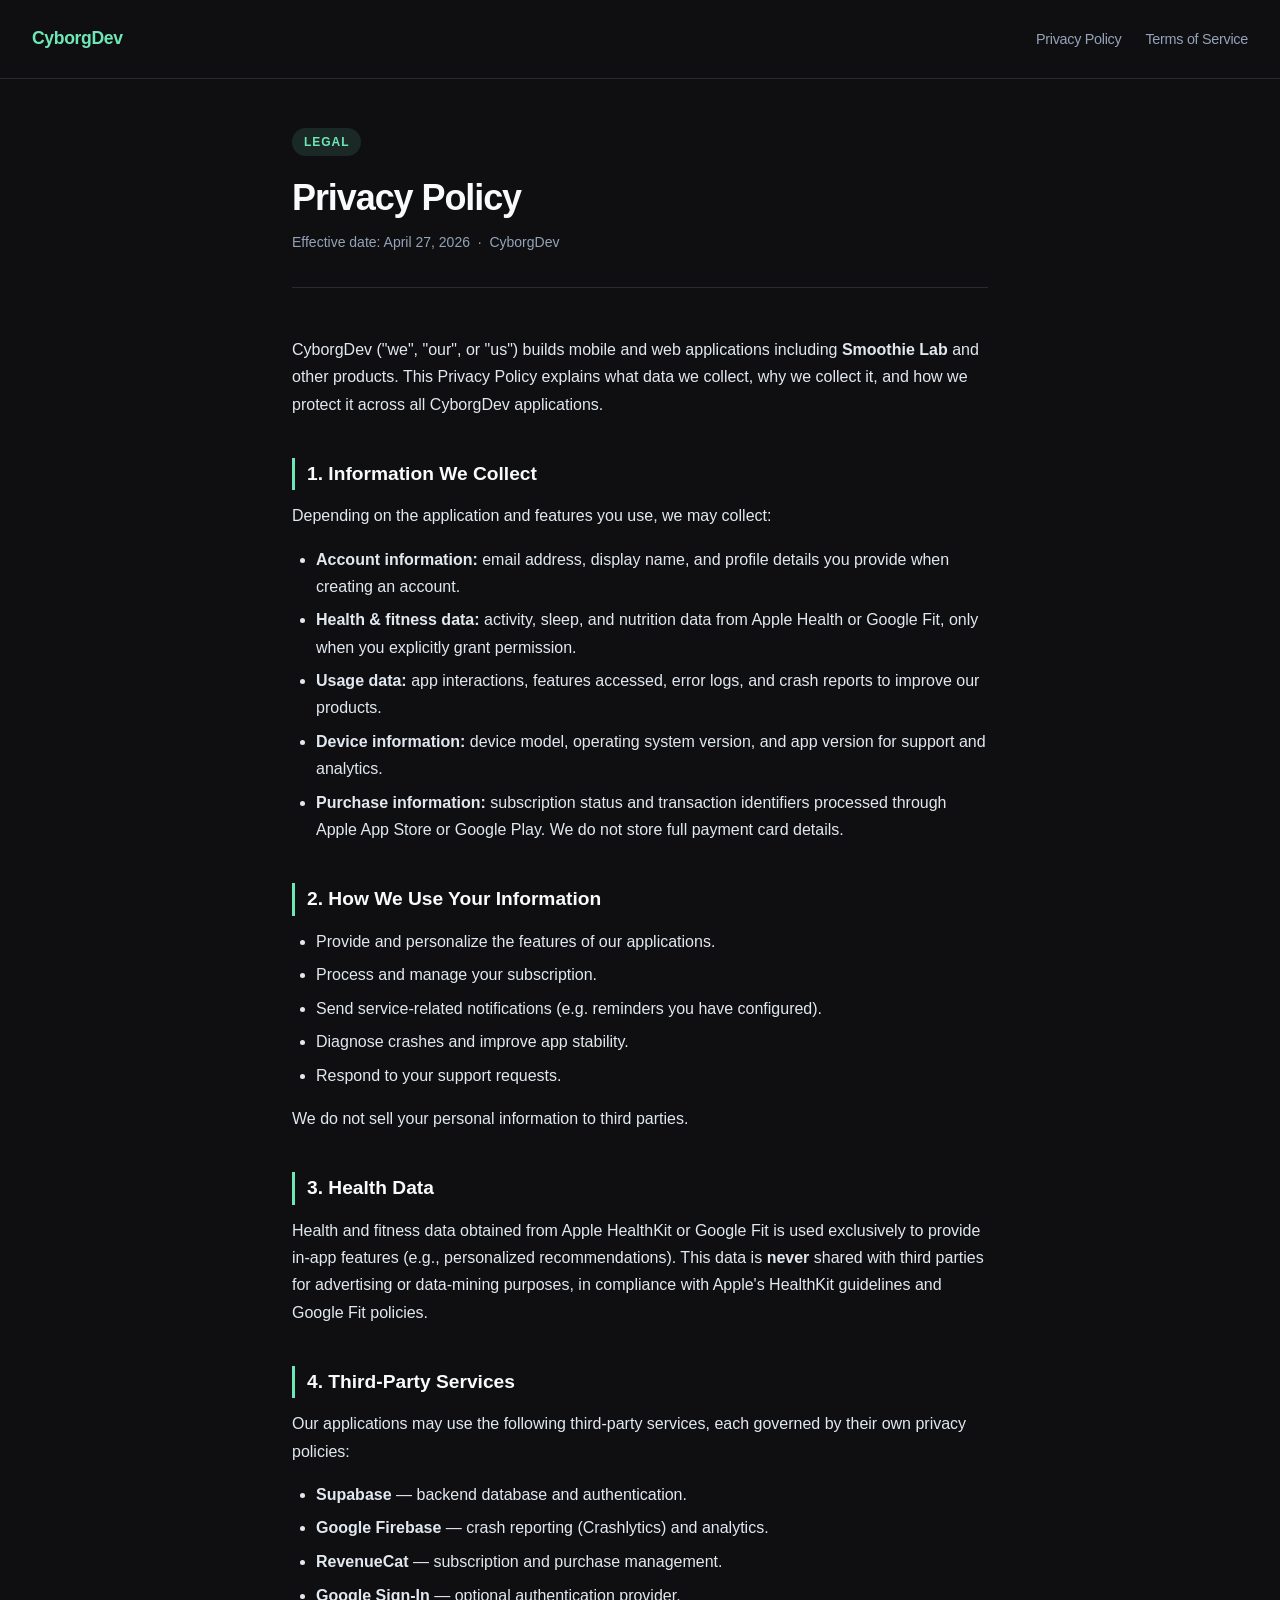
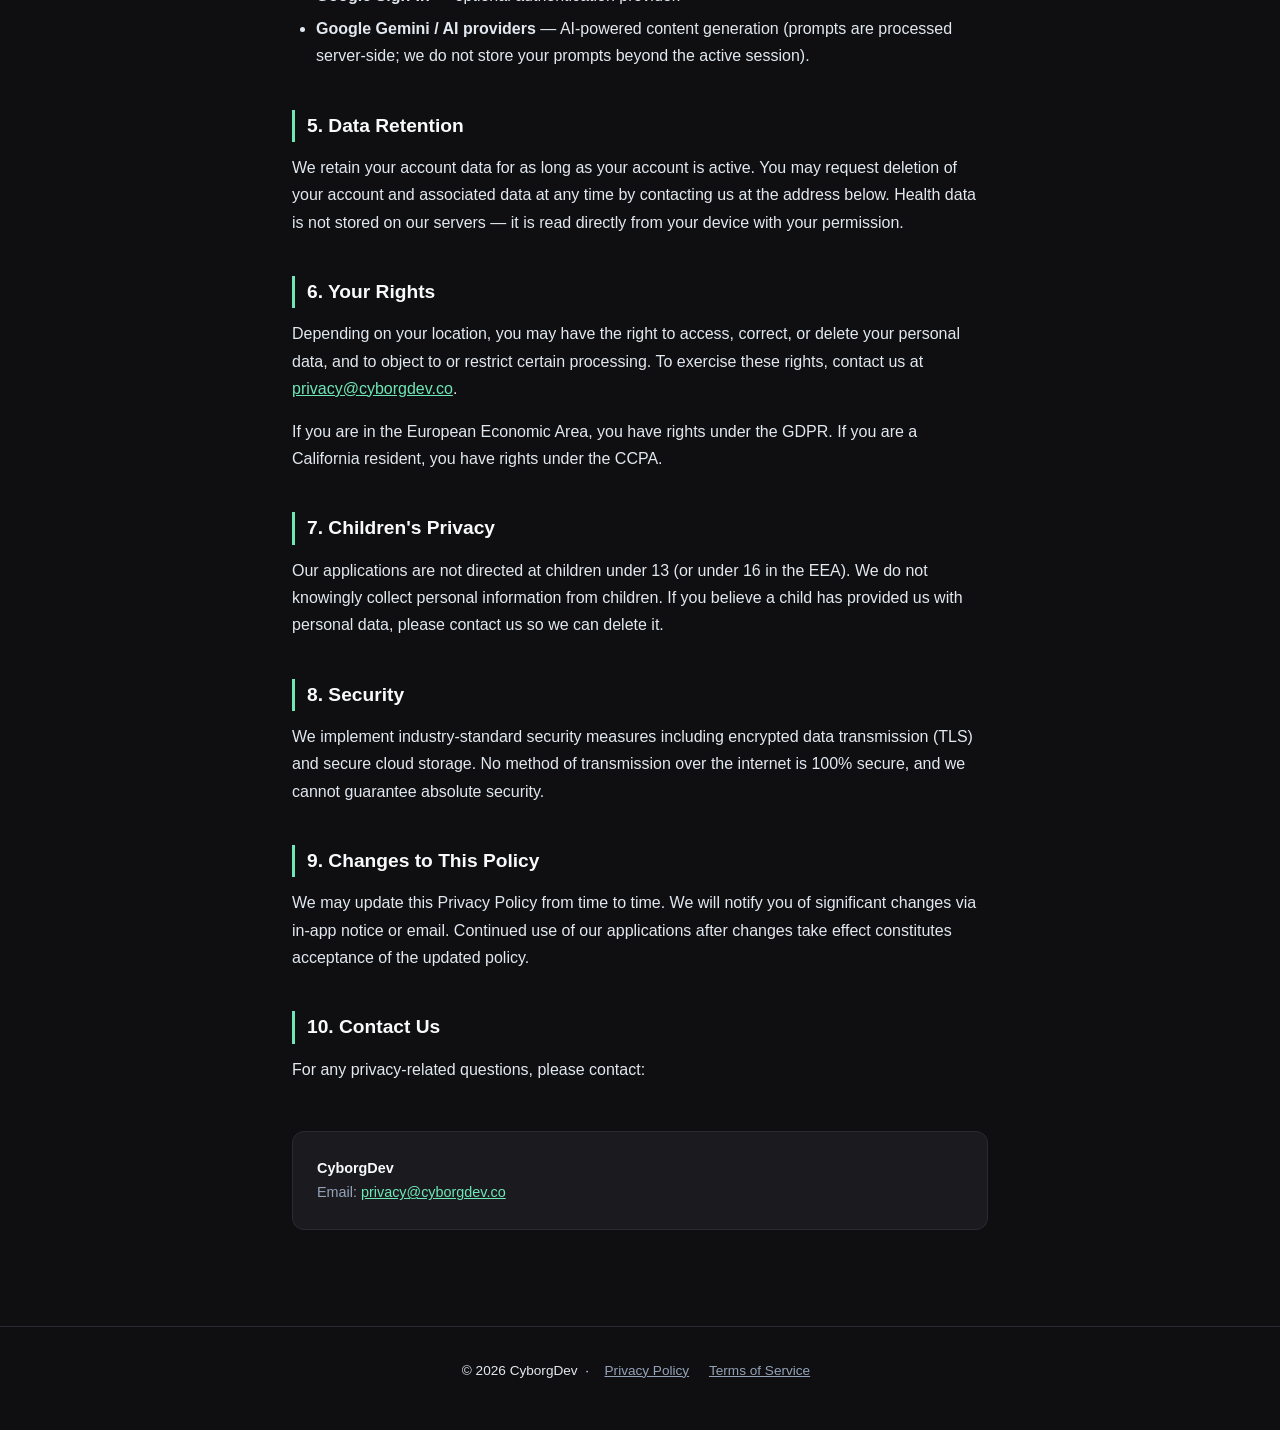
==== privacy.html @ 4cbe8236 "Add Privacy Policy and Terms of Service pages" ====
<!DOCTYPE html>
<html lang="en">
<head>
  <meta charset="UTF-8" />
  <meta name="viewport" content="width=device-width, initial-scale=1.0" />
  <title>Privacy Policy — CyborgDev</title>
  <link rel="stylesheet" href="style.css" />
</head>
<body>

<header>
  <a href="index.html">CyborgDev</a>
  <nav>
    <a href="privacy.html">Privacy Policy</a>
    <a href="terms.html">Terms of Service</a>
  </nav>
</header>

<div class="container">
  <div class="badge">Legal</div>
  <h1>Privacy Policy</h1>
  <p class="meta">Effective date: April 27, 2026 &nbsp;·&nbsp; CyborgDev</p>

  <p>CyborgDev ("we", "our", or "us") builds mobile and web applications including <strong>Smoothie Lab</strong> and other products. This Privacy Policy explains what data we collect, why we collect it, and how we protect it across all CyborgDev applications.</p>

  <h2>1. Information We Collect</h2>
  <p>Depending on the application and features you use, we may collect:</p>
  <ul>
    <li><strong>Account information:</strong> email address, display name, and profile details you provide when creating an account.</li>
    <li><strong>Health &amp; fitness data:</strong> activity, sleep, and nutrition data from Apple Health or Google Fit, only when you explicitly grant permission.</li>
    <li><strong>Usage data:</strong> app interactions, features accessed, error logs, and crash reports to improve our products.</li>
    <li><strong>Device information:</strong> device model, operating system version, and app version for support and analytics.</li>
    <li><strong>Purchase information:</strong> subscription status and transaction identifiers processed through Apple App Store or Google Play. We do not store full payment card details.</li>
  </ul>

  <h2>2. How We Use Your Information</h2>
  <ul>
    <li>Provide and personalize the features of our applications.</li>
    <li>Process and manage your subscription.</li>
    <li>Send service-related notifications (e.g. reminders you have configured).</li>
    <li>Diagnose crashes and improve app stability.</li>
    <li>Respond to your support requests.</li>
  </ul>
  <p>We do not sell your personal information to third parties.</p>

  <h2>3. Health Data</h2>
  <p>Health and fitness data obtained from Apple HealthKit or Google Fit is used exclusively to provide in-app features (e.g., personalized recommendations). This data is <strong>never</strong> shared with third parties for advertising or data-mining purposes, in compliance with Apple's HealthKit guidelines and Google Fit policies.</p>

  <h2>4. Third-Party Services</h2>
  <p>Our applications may use the following third-party services, each governed by their own privacy policies:</p>
  <ul>
    <li><strong>Supabase</strong> — backend database and authentication.</li>
    <li><strong>Google Firebase</strong> — crash reporting (Crashlytics) and analytics.</li>
    <li><strong>RevenueCat</strong> — subscription and purchase management.</li>
    <li><strong>Google Sign-In</strong> — optional authentication provider.</li>
    <li><strong>Google Gemini / AI providers</strong> — AI-powered content generation (prompts are processed server-side; we do not store your prompts beyond the active session).</li>
  </ul>

  <h2>5. Data Retention</h2>
  <p>We retain your account data for as long as your account is active. You may request deletion of your account and associated data at any time by contacting us at the address below. Health data is not stored on our servers — it is read directly from your device with your permission.</p>

  <h2>6. Your Rights</h2>
  <p>Depending on your location, you may have the right to access, correct, or delete your personal data, and to object to or restrict certain processing. To exercise these rights, contact us at <a href="mailto:privacy@cyborgdev.co">privacy@cyborgdev.co</a>.</p>
  <p>If you are in the European Economic Area, you have rights under the GDPR. If you are a California resident, you have rights under the CCPA.</p>

  <h2>7. Children's Privacy</h2>
  <p>Our applications are not directed at children under 13 (or under 16 in the EEA). We do not knowingly collect personal information from children. If you believe a child has provided us with personal data, please contact us so we can delete it.</p>

  <h2>8. Security</h2>
  <p>We implement industry-standard security measures including encrypted data transmission (TLS) and secure cloud storage. No method of transmission over the internet is 100% secure, and we cannot guarantee absolute security.</p>

  <h2>9. Changes to This Policy</h2>
  <p>We may update this Privacy Policy from time to time. We will notify you of significant changes via in-app notice or email. Continued use of our applications after changes take effect constitutes acceptance of the updated policy.</p>

  <h2>10. Contact Us</h2>
  <p>For any privacy-related questions, please contact:</p>
  <div class="card">
    <p><strong style="color:#f8fafc">CyborgDev</strong><br />
    Email: <a href="mailto:privacy@cyborgdev.co">privacy@cyborgdev.co</a></p>
  </div>
</div>

<footer>
  <p>© 2026 CyborgDev &nbsp;·&nbsp;
    <a href="privacy.html">Privacy Policy</a>
    <a href="terms.html">Terms of Service</a>
  </p>
</footer>

</body>
</html>
---- style.css ----
*, *::before, *::after { box-sizing: border-box; margin: 0; padding: 0; }

:root {
  --bg: #0f0f11;
  --surface: #1a1a1f;
  --border: #2a2a32;
  --accent: #6ee7b7;
  --text: #e2e8f0;
  --muted: #94a3b8;
  --heading: #f8fafc;
}

body {
  background: var(--bg);
  color: var(--text);
  font-family: -apple-system, BlinkMacSystemFont, "Segoe UI", sans-serif;
  font-size: 16px;
  line-height: 1.7;
}

header {
  padding: 1.5rem 2rem;
  border-bottom: 1px solid var(--border);
  display: flex;
  align-items: center;
  gap: 1rem;
}

header a {
  color: var(--accent);
  text-decoration: none;
  font-weight: 600;
  font-size: 1.1rem;
  letter-spacing: -0.02em;
}

header nav {
  margin-left: auto;
  display: flex;
  gap: 1.5rem;
}

header nav a {
  color: var(--muted);
  font-size: 0.9rem;
  font-weight: 400;
}

header nav a:hover { color: var(--text); }

.container {
  max-width: 760px;
  margin: 0 auto;
  padding: 3rem 2rem 6rem;
}

.badge {
  display: inline-block;
  background: rgba(110,231,183,.12);
  color: var(--accent);
  font-size: 0.75rem;
  font-weight: 600;
  letter-spacing: 0.08em;
  text-transform: uppercase;
  padding: 0.25rem 0.75rem;
  border-radius: 999px;
  margin-bottom: 1.25rem;
}

h1 {
  font-size: 2.25rem;
  font-weight: 700;
  color: var(--heading);
  letter-spacing: -0.03em;
  line-height: 1.2;
  margin-bottom: 0.75rem;
}

.meta {
  color: var(--muted);
  font-size: 0.875rem;
  margin-bottom: 3rem;
  padding-bottom: 2rem;
  border-bottom: 1px solid var(--border);
}

h2 {
  font-size: 1.2rem;
  font-weight: 600;
  color: var(--heading);
  margin: 2.5rem 0 0.75rem;
  padding-left: 0.75rem;
  border-left: 3px solid var(--accent);
}

p { margin-bottom: 1rem; color: var(--text); }

ul {
  padding-left: 1.5rem;
  margin-bottom: 1rem;
}

ul li { margin-bottom: 0.4rem; color: var(--text); }

a { color: var(--accent); }

.card {
  background: var(--surface);
  border: 1px solid var(--border);
  border-radius: 12px;
  padding: 1.5rem;
  margin-top: 3rem;
}

.card p { margin: 0; font-size: 0.9rem; color: var(--muted); }
.card a { color: var(--accent); }

footer {
  text-align: center;
  padding: 2rem;
  border-top: 1px solid var(--border);
  color: var(--muted);
  font-size: 0.85rem;
}

footer a { color: var(--muted); margin: 0 0.5rem; }
footer a:hover { color: var(--text); }

@media (max-width: 600px) {
  h1 { font-size: 1.75rem; }
  .container { padding: 2rem 1.25rem 4rem; }
}
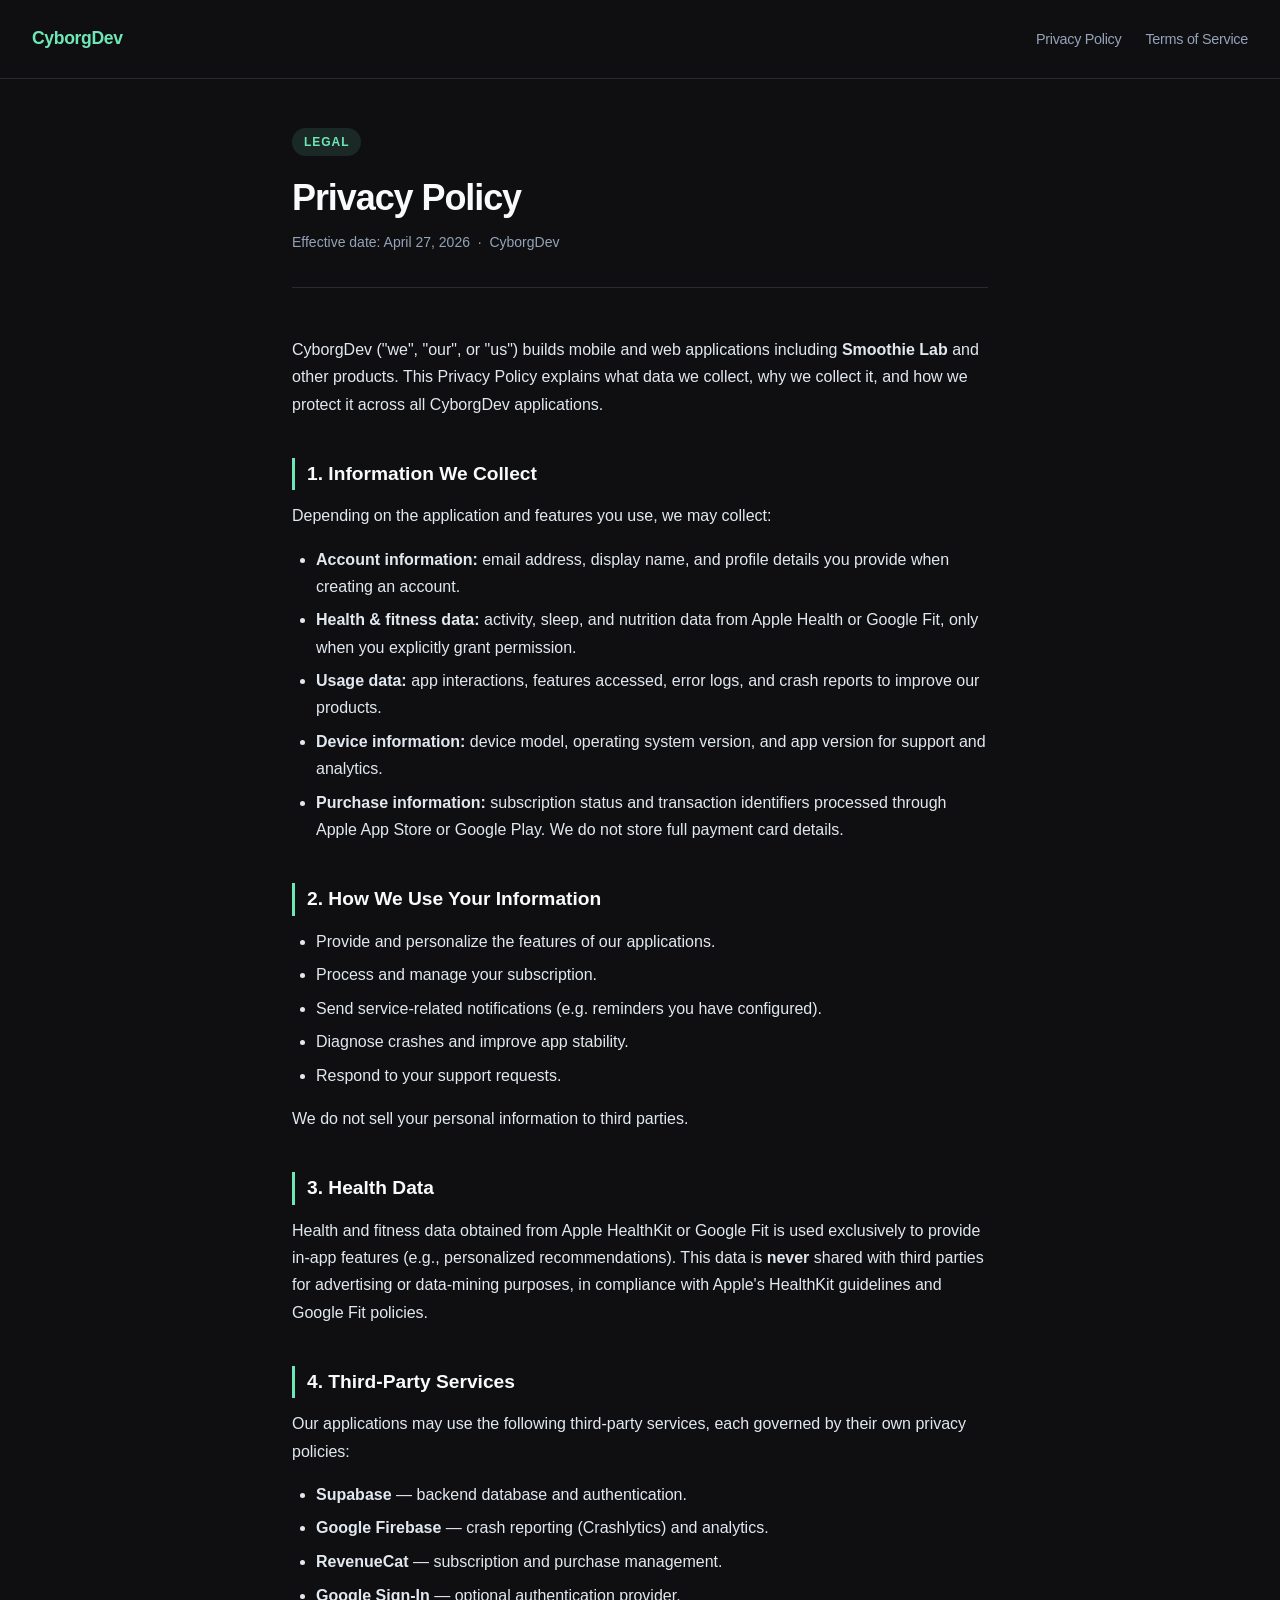
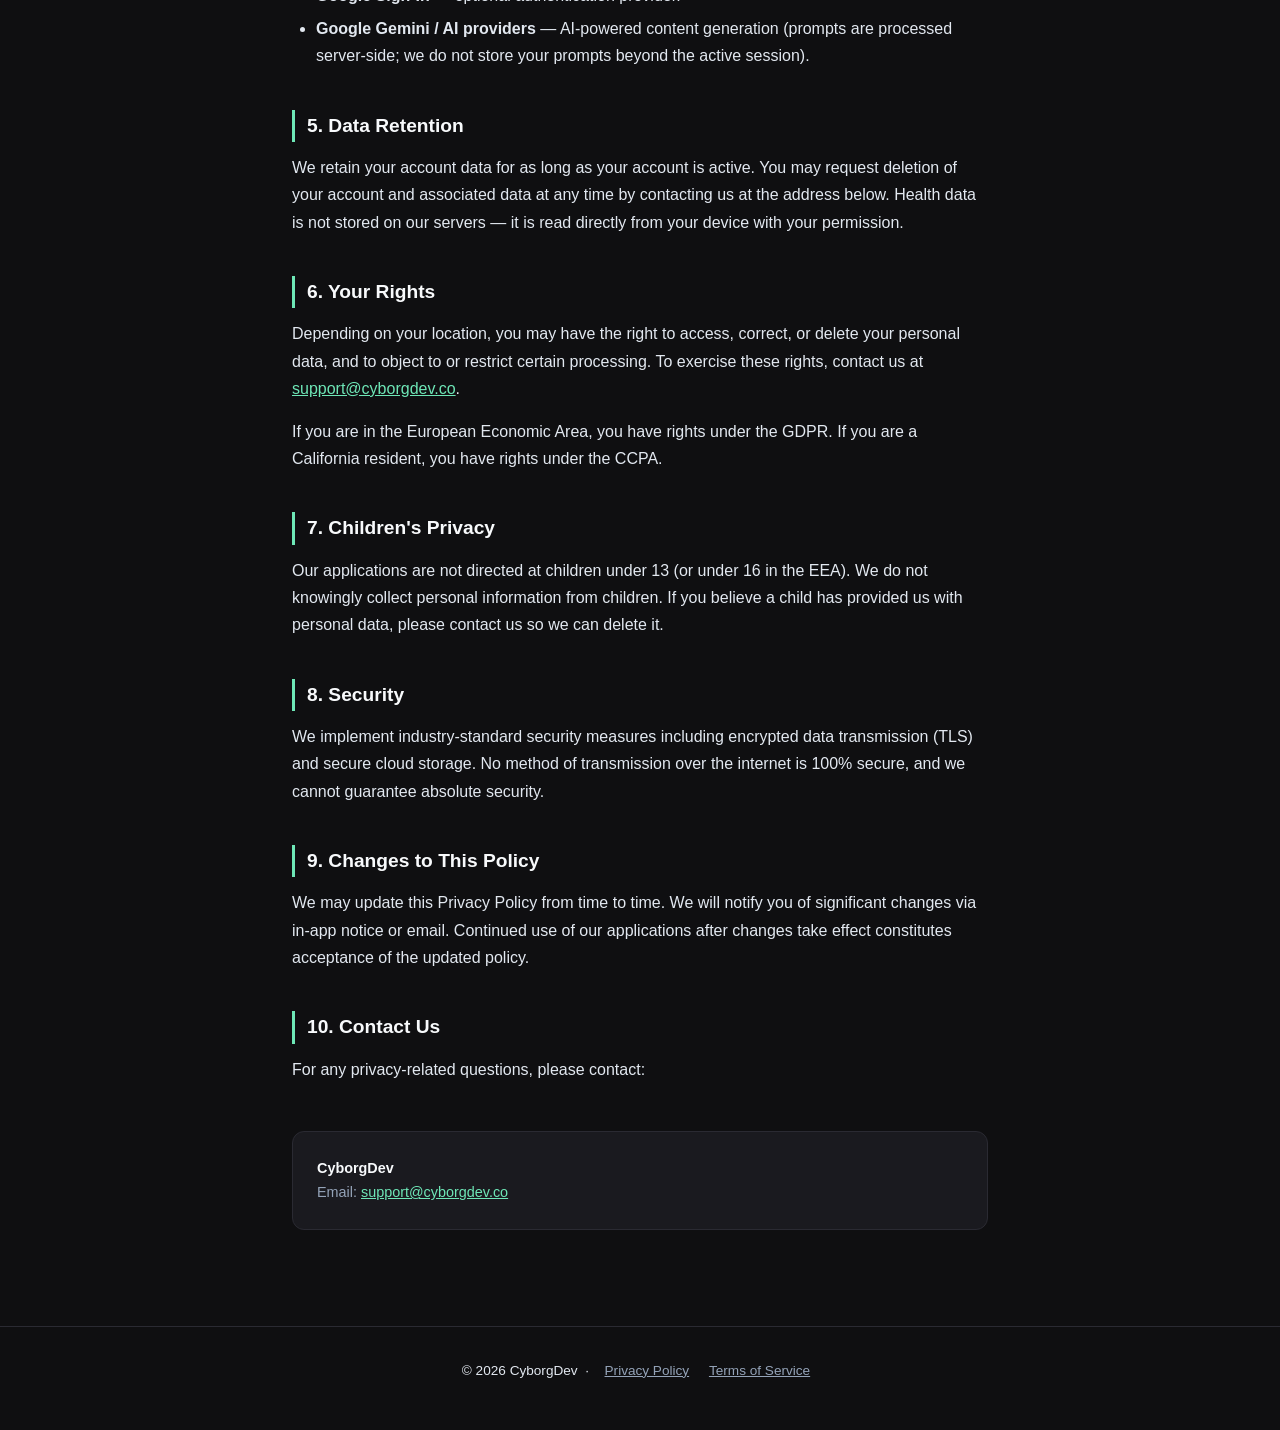
==== commit d38b9491: "Fix contact email to support@cyborgdev.co" ====
--- a/privacy.html
+++ b/privacy.html
@@ -60,7 +60,7 @@
   <p>We retain your account data for as long as your account is active. You may request deletion of your account and associated data at any time by contacting us at the address below. Health data is not stored on our servers — it is read directly from your device with your permission.</p>
 
   <h2>6. Your Rights</h2>
-  <p>Depending on your location, you may have the right to access, correct, or delete your personal data, and to object to or restrict certain processing. To exercise these rights, contact us at <a href="mailto:privacy@cyborgdev.co">privacy@cyborgdev.co</a>.</p>
+  <p>Depending on your location, you may have the right to access, correct, or delete your personal data, and to object to or restrict certain processing. To exercise these rights, contact us at <a href="mailto:support@cyborgdev.co">support@cyborgdev.co</a>.</p>
   <p>If you are in the European Economic Area, you have rights under the GDPR. If you are a California resident, you have rights under the CCPA.</p>
 
   <h2>7. Children's Privacy</h2>
@@ -76,7 +76,7 @@
   <p>For any privacy-related questions, please contact:</p>
   <div class="card">
     <p><strong style="color:#f8fafc">CyborgDev</strong><br />
-    Email: <a href="mailto:privacy@cyborgdev.co">privacy@cyborgdev.co</a></p>
+    Email: <a href="mailto:support@cyborgdev.co">support@cyborgdev.co</a></p>
   </div>
 </div>
 
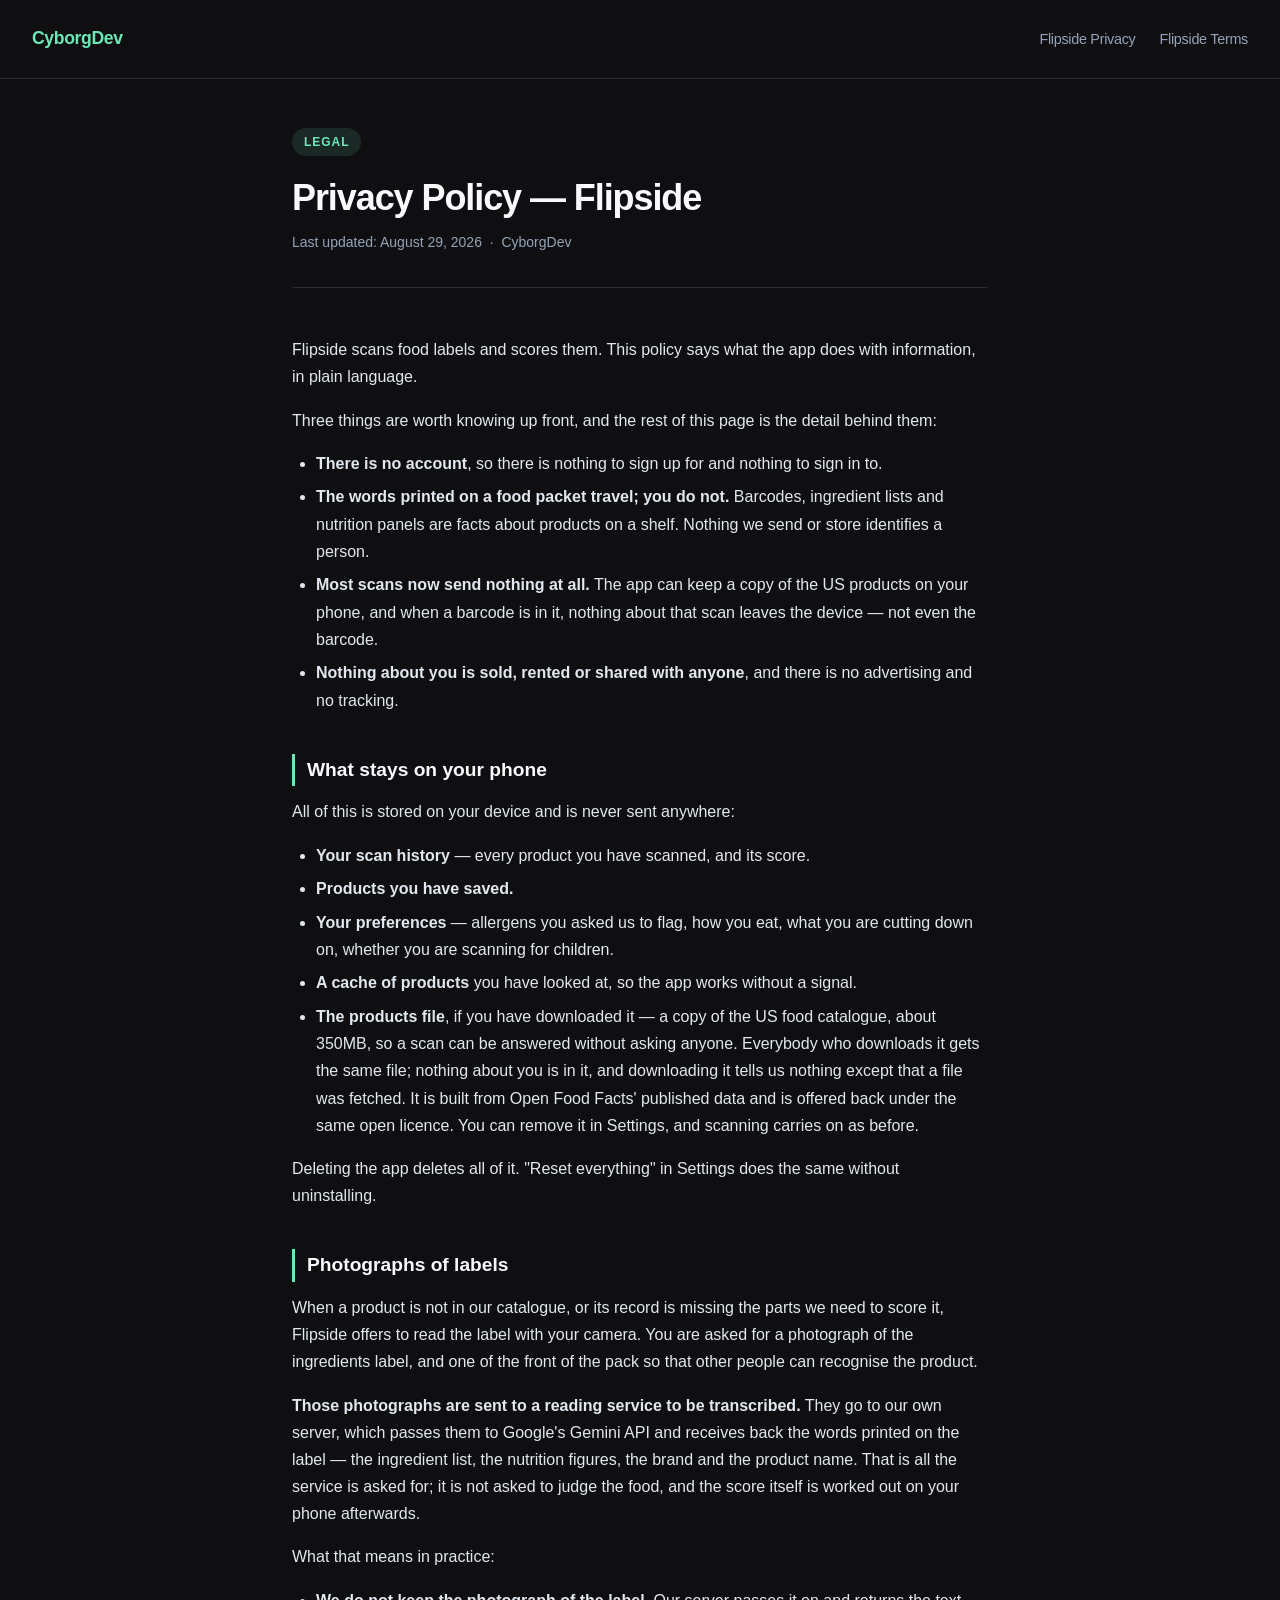
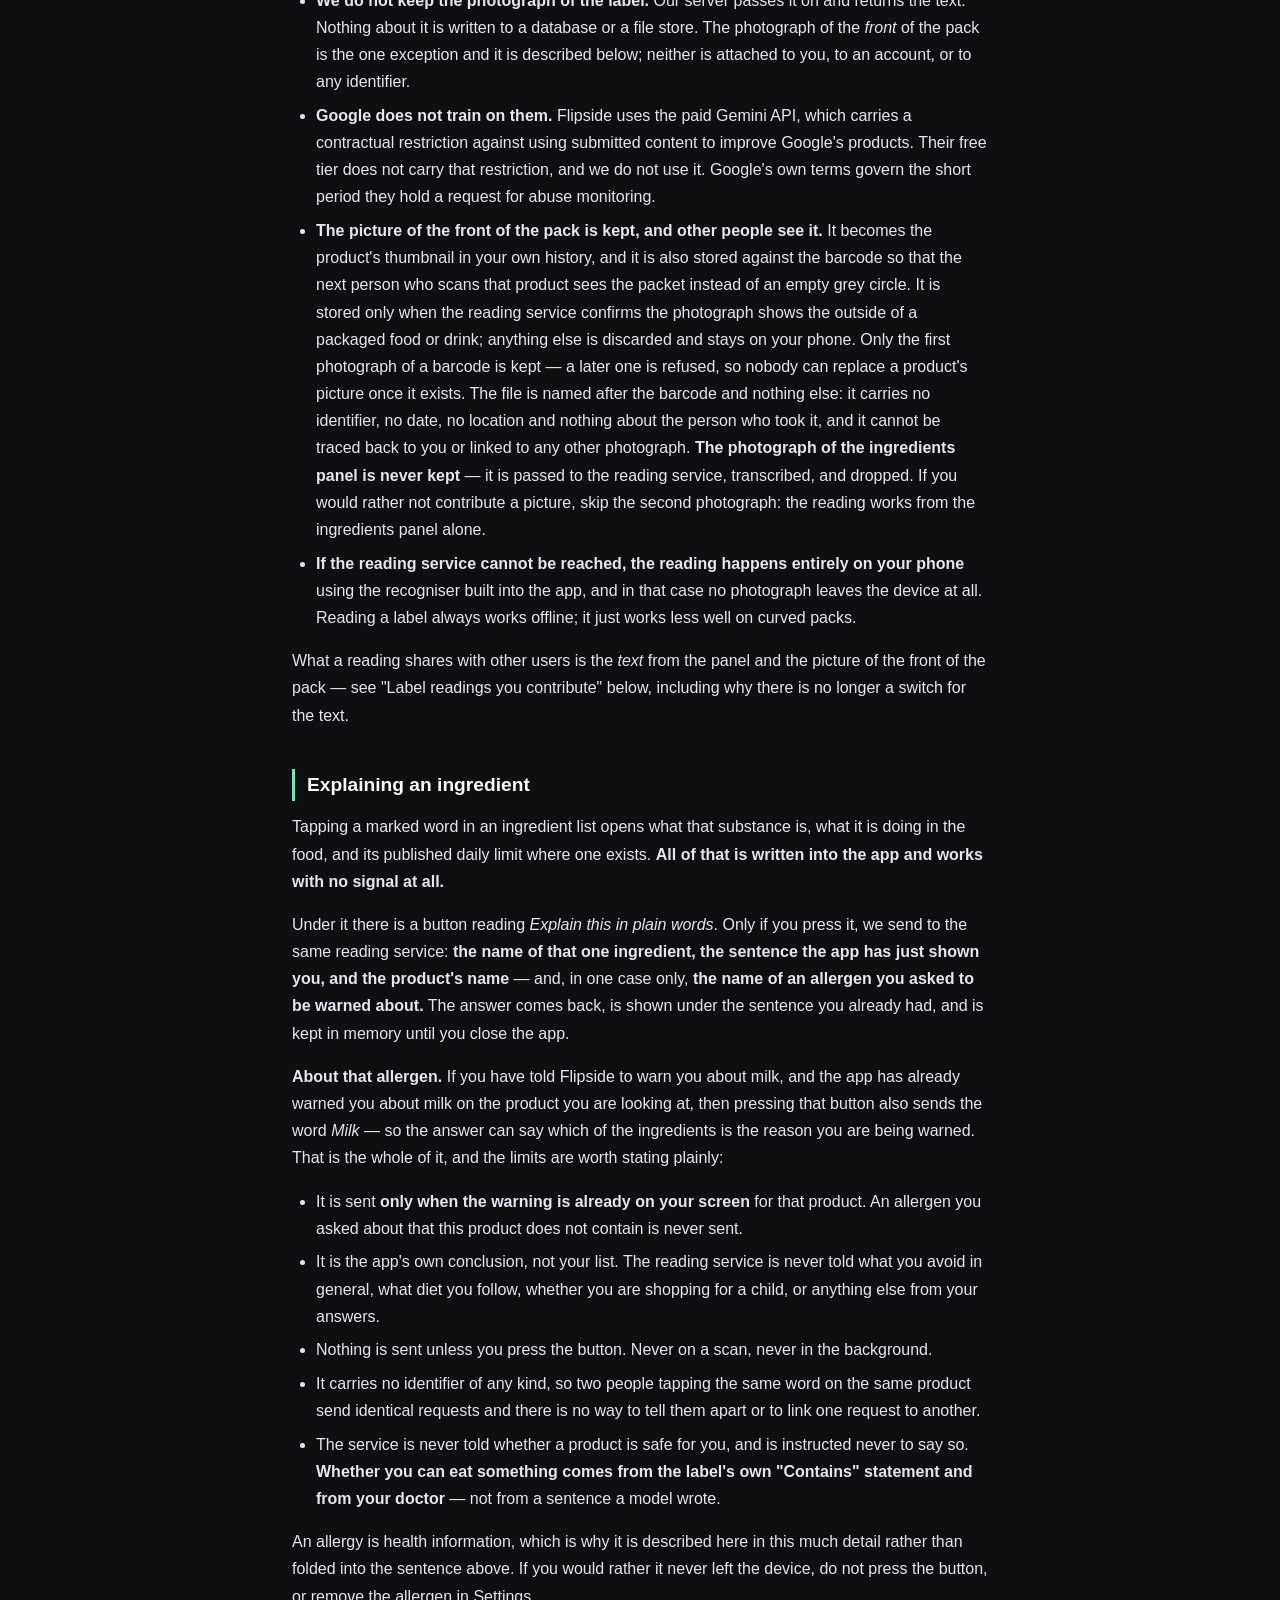
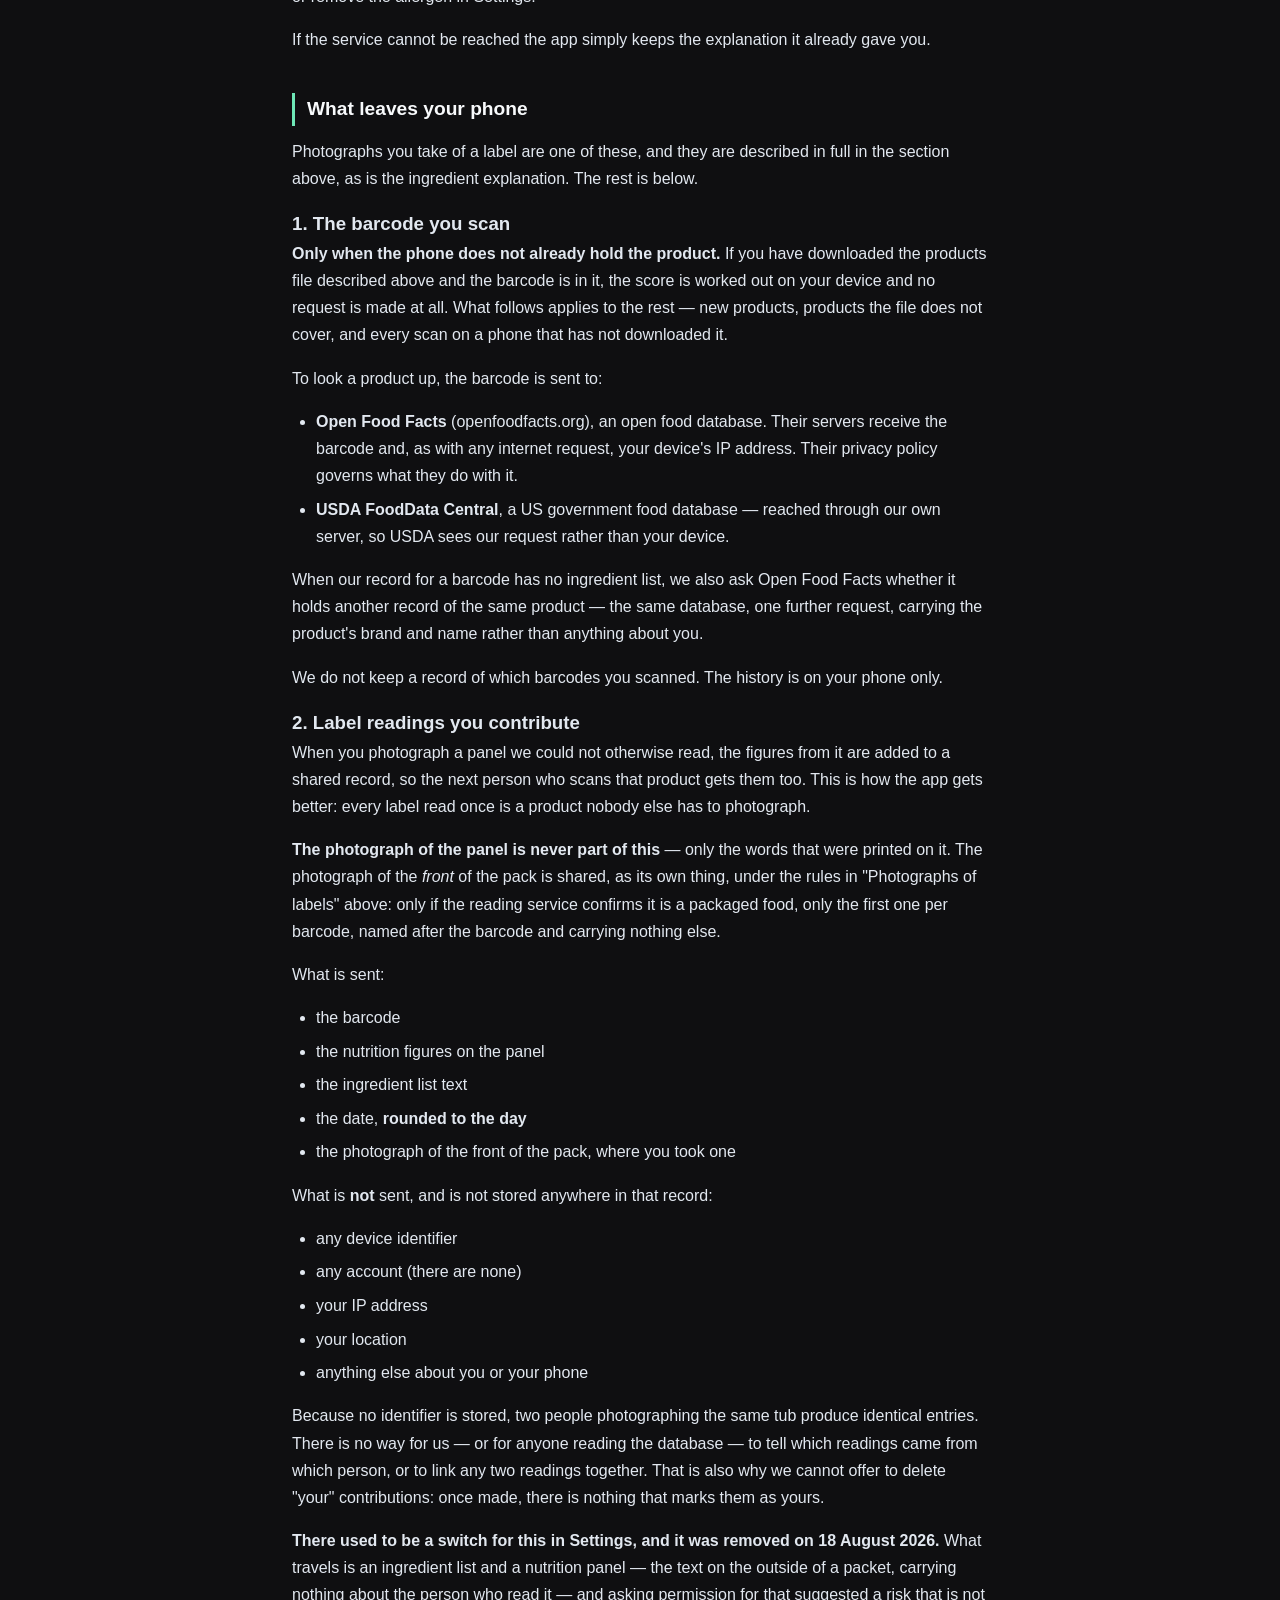
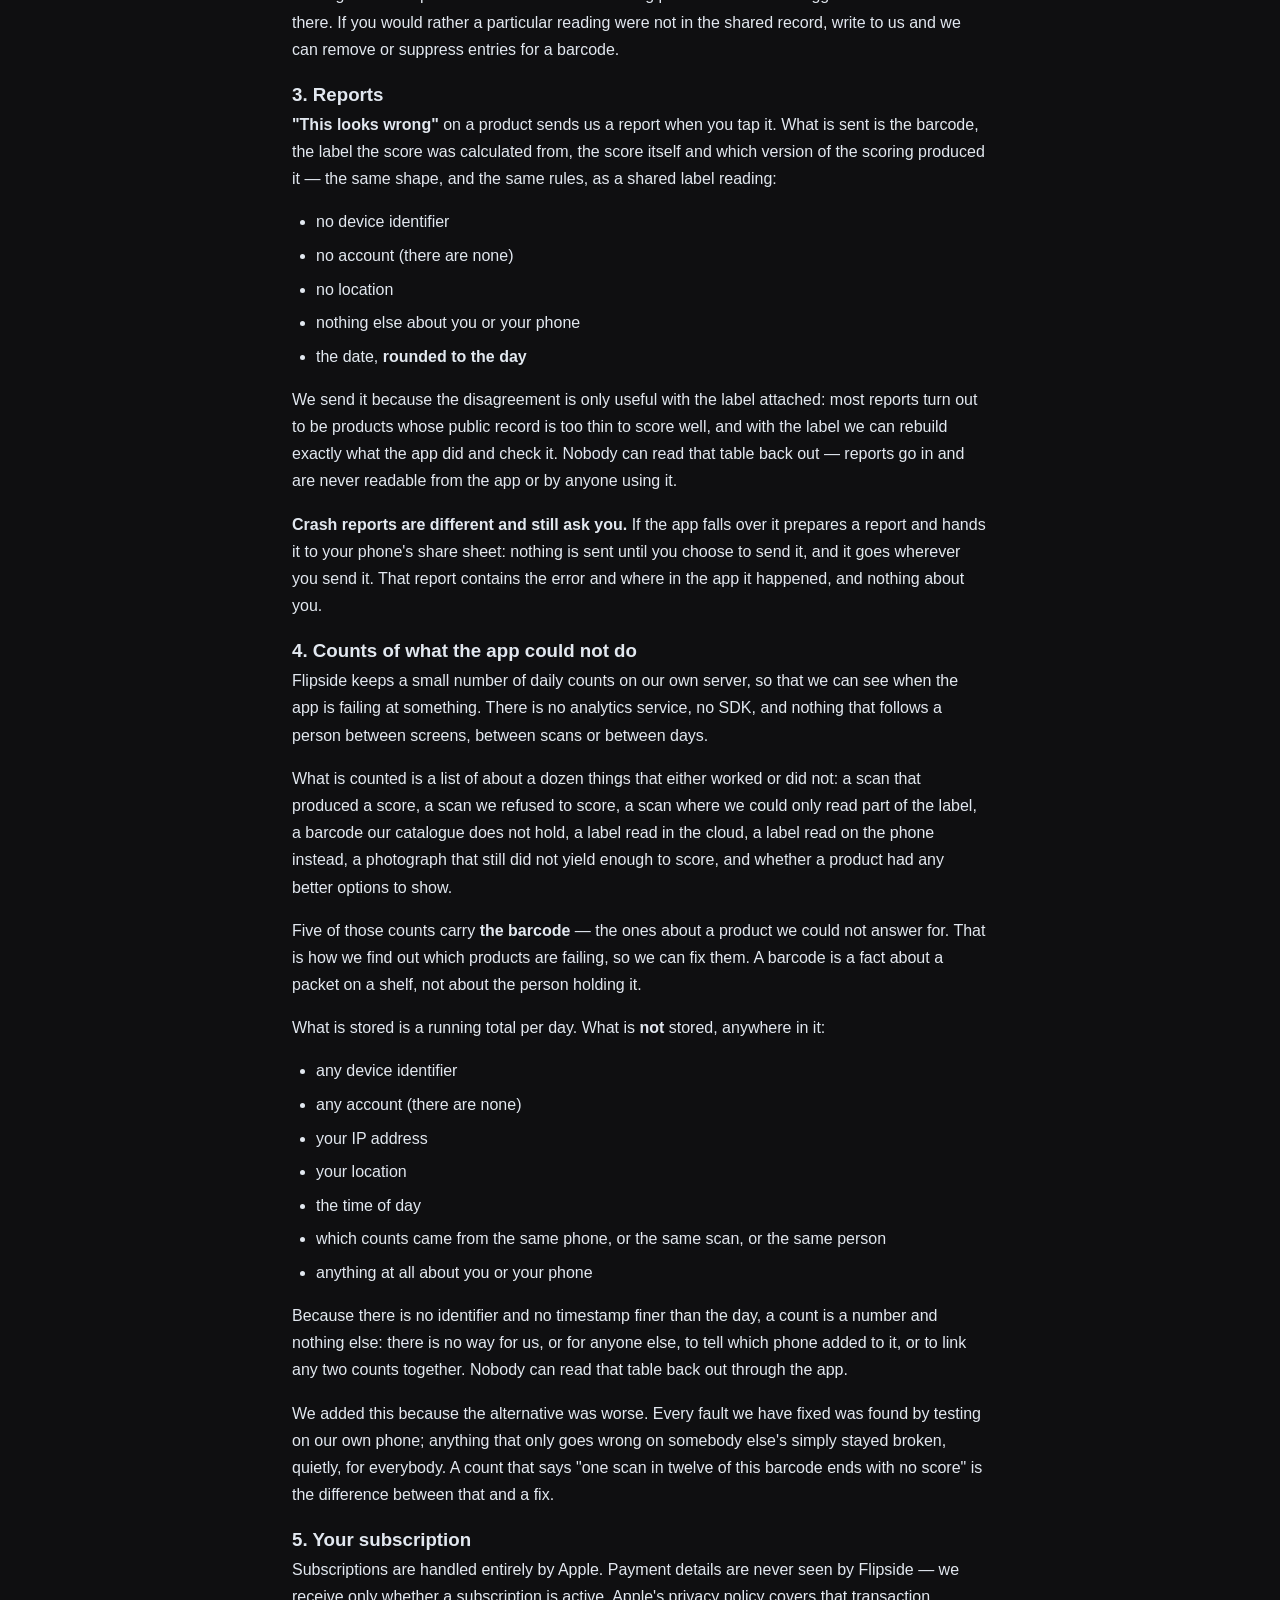
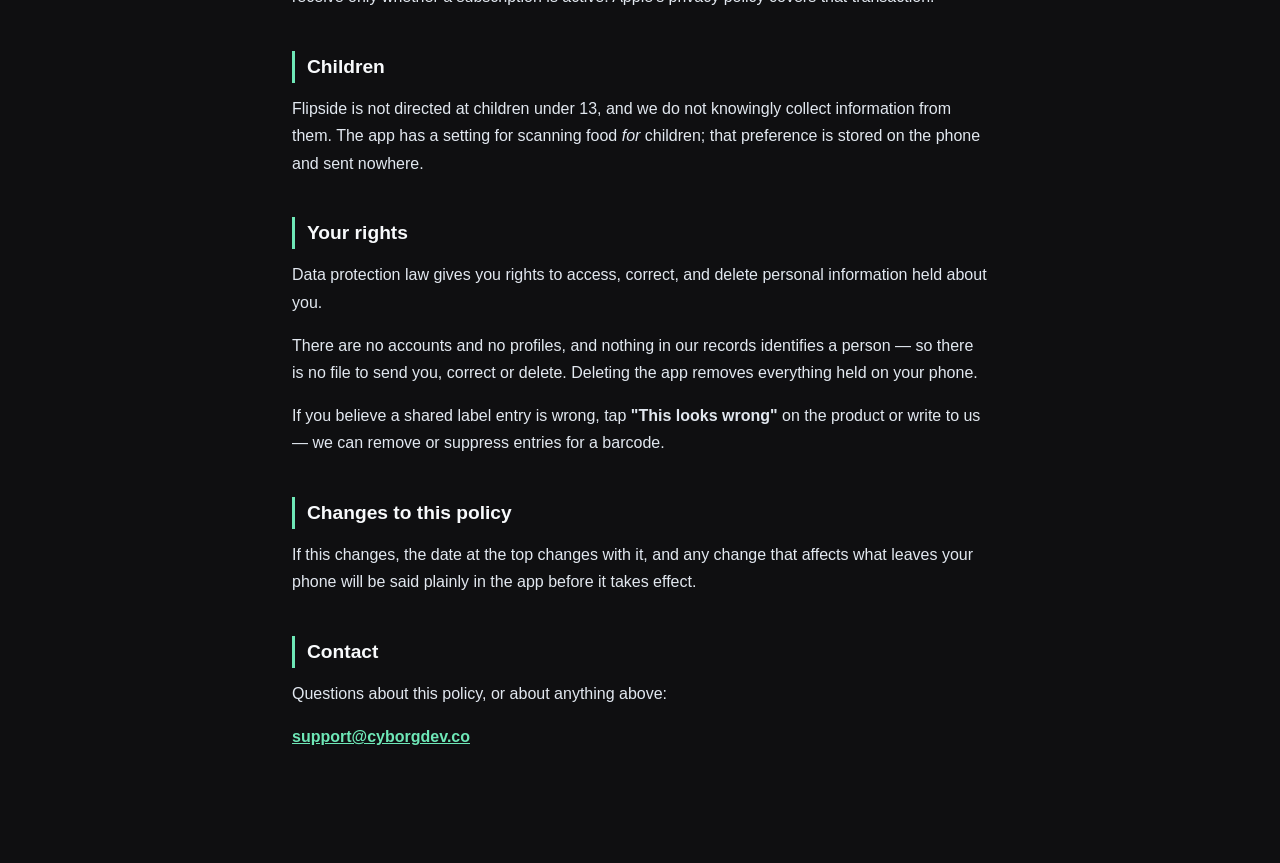
==== commit fd0094ec: "The site is Flipside's now Smoothie Lab is retired, so the homepage no longer describes a studio of " ====
--- a/privacy.html
+++ b/privacy.html
@@ -3,89 +3,15 @@
 <head>
   <meta charset="UTF-8" />
   <meta name="viewport" content="width=device-width, initial-scale=1.0" />
-  <title>Privacy Policy — CyborgDev</title>
+  <title>Privacy policy — Flipside</title>
+  <link rel="canonical" href="https://cyborgdev.co/flipside/privacy.html" />
+  <meta http-equiv="refresh" content="0; url=/flipside/privacy.html" />
   <link rel="stylesheet" href="style.css" />
 </head>
 <body>
-
-<header>
-  <a href="index.html">CyborgDev</a>
-  <nav>
-    <a href="privacy.html">Privacy Policy</a>
-    <a href="terms.html">Terms of Service</a>
-  </nav>
-</header>
-
 <div class="container">
-  <div class="badge">Legal</div>
-  <h1>Privacy Policy</h1>
-  <p class="meta">Effective date: April 27, 2026 &nbsp;·&nbsp; CyborgDev</p>
-
-  <p>CyborgDev ("we", "our", or "us") builds mobile and web applications including <strong>Smoothie Lab</strong> and other products. This Privacy Policy explains what data we collect, why we collect it, and how we protect it across all CyborgDev applications.</p>
-
-  <h2>1. Information We Collect</h2>
-  <p>Depending on the application and features you use, we may collect:</p>
-  <ul>
-    <li><strong>Account information:</strong> email address, display name, and profile details you provide when creating an account.</li>
-    <li><strong>Health &amp; fitness data:</strong> activity, sleep, and nutrition data from Apple Health or Google Fit, only when you explicitly grant permission.</li>
-    <li><strong>Usage data:</strong> app interactions, features accessed, error logs, and crash reports to improve our products.</li>
-    <li><strong>Device information:</strong> device model, operating system version, and app version for support and analytics.</li>
-    <li><strong>Purchase information:</strong> subscription status and transaction identifiers processed through Apple App Store or Google Play. We do not store full payment card details.</li>
-  </ul>
-
-  <h2>2. How We Use Your Information</h2>
-  <ul>
-    <li>Provide and personalize the features of our applications.</li>
-    <li>Process and manage your subscription.</li>
-    <li>Send service-related notifications (e.g. reminders you have configured).</li>
-    <li>Diagnose crashes and improve app stability.</li>
-    <li>Respond to your support requests.</li>
-  </ul>
-  <p>We do not sell your personal information to third parties.</p>
-
-  <h2>3. Health Data</h2>
-  <p>Health and fitness data obtained from Apple HealthKit or Google Fit is used exclusively to provide in-app features (e.g., personalized recommendations). This data is <strong>never</strong> shared with third parties for advertising or data-mining purposes, in compliance with Apple's HealthKit guidelines and Google Fit policies.</p>
-
-  <h2>4. Third-Party Services</h2>
-  <p>Our applications may use the following third-party services, each governed by their own privacy policies:</p>
-  <ul>
-    <li><strong>Supabase</strong> — backend database and authentication.</li>
-    <li><strong>Google Firebase</strong> — crash reporting (Crashlytics) and analytics.</li>
-    <li><strong>RevenueCat</strong> — subscription and purchase management.</li>
-    <li><strong>Google Sign-In</strong> — optional authentication provider.</li>
-    <li><strong>Google Gemini / AI providers</strong> — AI-powered content generation (prompts are processed server-side; we do not store your prompts beyond the active session).</li>
-  </ul>
-
-  <h2>5. Data Retention</h2>
-  <p>We retain your account data for as long as your account is active. You may request deletion of your account and associated data at any time by contacting us at the address below. Health data is not stored on our servers — it is read directly from your device with your permission.</p>
-
-  <h2>6. Your Rights</h2>
-  <p>Depending on your location, you may have the right to access, correct, or delete your personal data, and to object to or restrict certain processing. To exercise these rights, contact us at <a href="mailto:support@cyborgdev.co">support@cyborgdev.co</a>.</p>
-  <p>If you are in the European Economic Area, you have rights under the GDPR. If you are a California resident, you have rights under the CCPA.</p>
-
-  <h2>7. Children's Privacy</h2>
-  <p>Our applications are not directed at children under 13 (or under 16 in the EEA). We do not knowingly collect personal information from children. If you believe a child has provided us with personal data, please contact us so we can delete it.</p>
-
-  <h2>8. Security</h2>
-  <p>We implement industry-standard security measures including encrypted data transmission (TLS) and secure cloud storage. No method of transmission over the internet is 100% secure, and we cannot guarantee absolute security.</p>
-
-  <h2>9. Changes to This Policy</h2>
-  <p>We may update this Privacy Policy from time to time. We will notify you of significant changes via in-app notice or email. Continued use of our applications after changes take effect constitutes acceptance of the updated policy.</p>
-
-  <h2>10. Contact Us</h2>
-  <p>For any privacy-related questions, please contact:</p>
-  <div class="card">
-    <p><strong style="color:#f8fafc">CyborgDev</strong><br />
-    Email: <a href="mailto:support@cyborgdev.co">support@cyborgdev.co</a></p>
-  </div>
+  <p>Flipside is the only app here. This page has moved to
+     <a href="/flipside/privacy.html">the Privacy policy</a>.</p>
 </div>
-
-<footer>
-  <p>© 2026 CyborgDev &nbsp;·&nbsp;
-    <a href="privacy.html">Privacy Policy</a>
-    <a href="terms.html">Terms of Service</a>
-  </p>
-</footer>
-
 </body>
 </html>
